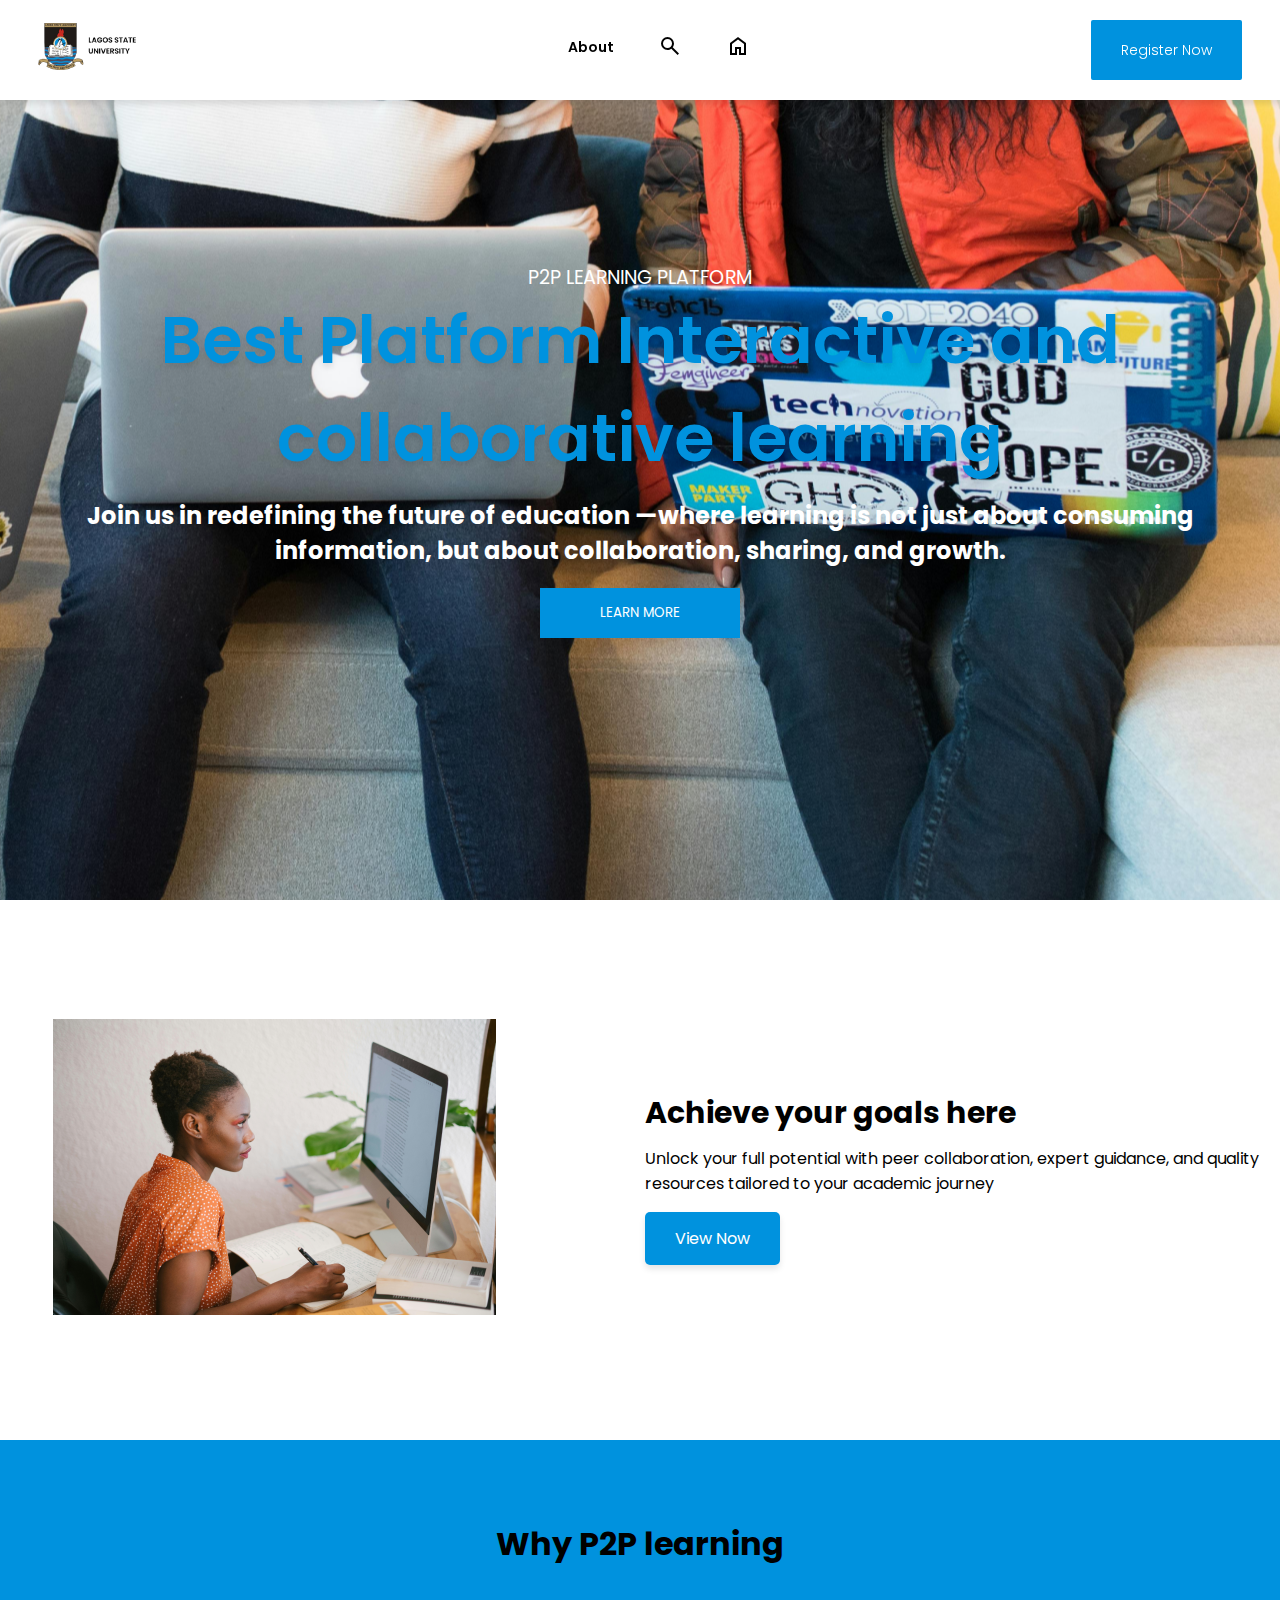
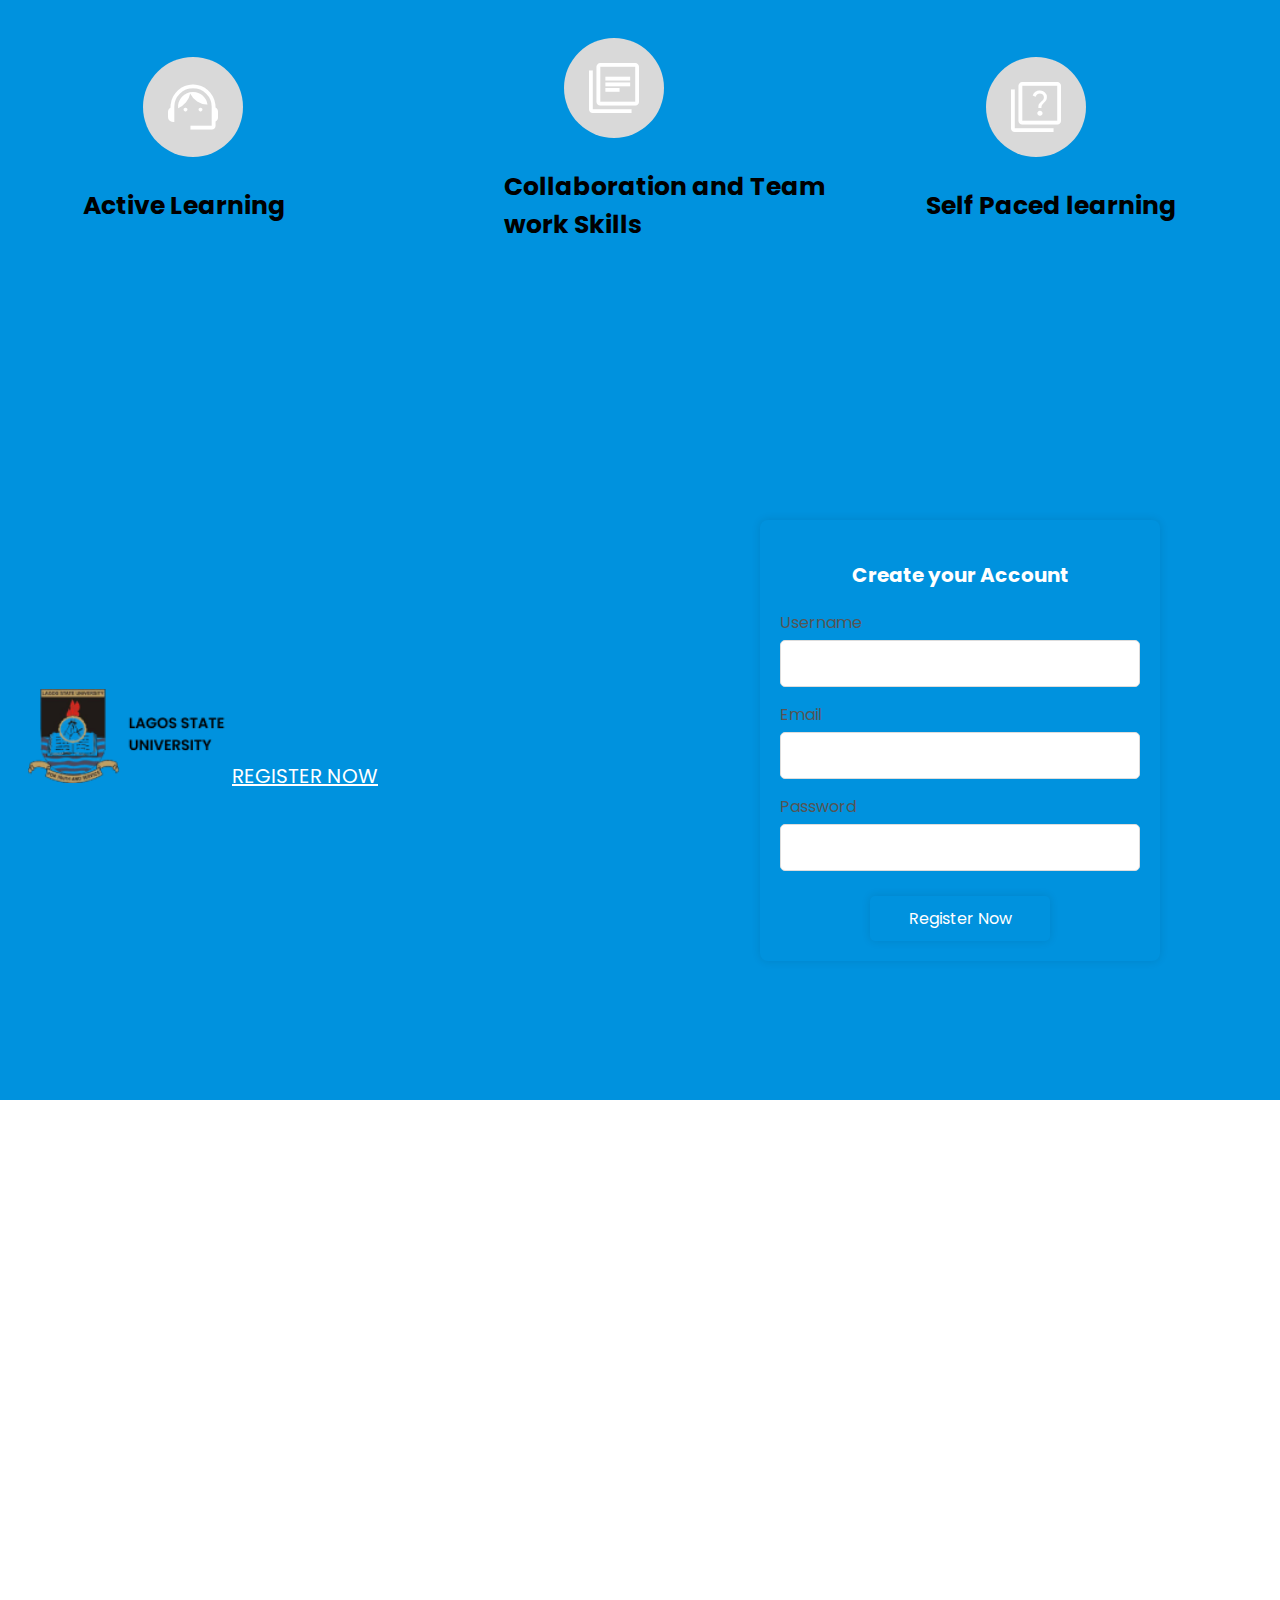
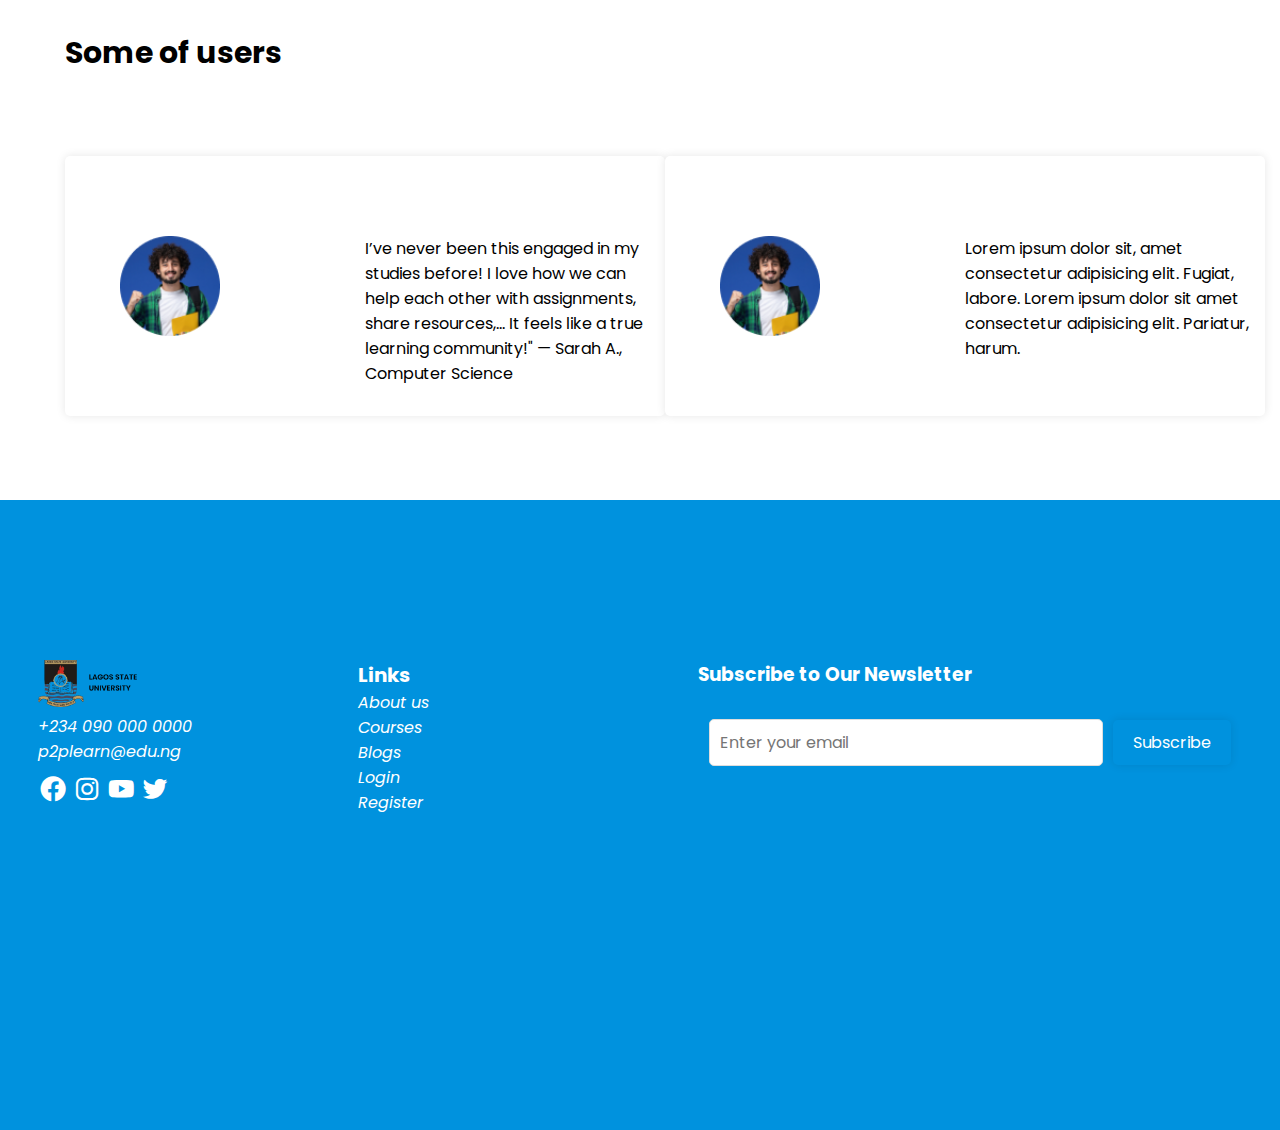
==== index.html @ f94b90a8 "Initial commit" ====
<!DOCTYPE html>
<html lang="en">
<head>
    <meta charset="UTF-8">
    <meta name="viewport" content="width=device-width, initial-scale=1.0">
    <title>E-Learning System</title>

    <link rel="stylesheet" type="text/css" href="index.css">

    <link rel="stylesheet" href="https://unpkg.com/boxicons@latest/css/boxicons.min.css">

    <link rel="preconnect" href="https://fonts.googleapis.com">
    <link rel="preconnect" href="https://fonts.gstatic.com" crossorigin>
    <link href="https://fonts.googleapis.com/css2?family=Poppins:ital,wght@0,100;0,600;1,100;1,200;1,300;1,400;1,500;1,700;1,900&display=swap" rel="stylesheet">

    <link rel="stylesheet" href="https://fonts.googleapis.com/css2?family=Material+Symbols+Outlined:opsz,wght,FILL,GRAD@20..48,100..700,0..1,-50..200" />

</head>
<body>
         
    <header>
        <a href="#" class="logo">
            <img src="img/Group 25.png">
        </a>

            <ul class="navbar">
                <li><a href="#courses"></a></li>
                <li><a href="#tutors"></a></li>
                <li><a href="#">About</a></li>

                <li><a href="#home">
                    <span class="material-symbols-outlined">
                        search
                        </span>
                </a></li>

                <li><a href="#home">
                    <span class="material-symbols-outlined">
                        home
                        </span>
                </a></li>
            </ul>

        <div class="button">
            <a href="register.php">Register Now</a>
        </div>
    </header>

    <section class="background-section">
      
        <div class="home">

            <div class="home-text">
                <p>P2P LEARNING PLATFORM</p>
                 <h1>Best Platform Interactive and collaborative learning</h1>
                 <h2>Join us in redefining the future of education
                    —where learning is not just about consuming information,
                     but about collaboration, sharing, and growth.
                 </h2>
                
            </div>

            <div class="home-search">
                    <button class="search-button">LEARN MORE</button>
            </div>
        </div>

   </section>

   <section class="about">
        <div class="image">
            <img src="img/pexels-rethaferguson-3059748.png">
        </div>

        <div class="about-content">
            <h3>Achieve your goals here</h3>
            <p>Unlock your full potential with peer collaboration,
                 expert guidance, and quality resources tailored to your academic journey</p>
            <div class="about-button">
                <a href="#">View Now</a>
            </div>
        </div>
   </section>

   <section class="next-about">
        <div class="next-title">
            <h3>Why P2P learning</h3>
        </div>

        <div class="next-content">
            <div class="next-box">
                <span class="material-symbols-outlined">
                    support_agent
                    </span>
                <h4>Active Learning</h4>
            </div>

            <div class="next-box">
                 <span class="material-symbols-outlined">
                        library_books
                        </span>
                <h4>Collaboration and Team work Skills</h4>
            </div>

            
            <div class="next-box">
                <span class="material-symbols-outlined">
                    quiz
                    </span>
               <h4>Self Paced learning</h4>
            </div>
        </div>

   </section>

   <section class="register">

        <div class="content-container">
            <img src="img/Group 25.png">
        
                <a href="#">REGISTER NOW</a>
        </div>

        <div class="register-container">
            <h3>Create your Account</h3>
        <form action="#" method="post">
            <div class="input-box">
                <label for="username">Username</label>
                <input type="text" id="username" name="username" required>
            </div>
            <div class="input-box">
                <label for="email">Email</label>
                <input type="email" id="email" name="email" required>
            </div>
            <div class="input-box">
                <label for="password">Password</label>
                <input type="password" id="password" name="password" required>
            </div>
            <button type="submit" class="register-btn">Register Now</button>
        </form>
    </div>
   </section>

   <section class="testimonies">
    <div class="testimonies-header">
        <h3>Some of users</h3>
        <p></p>
    </div>

<div class="testimonies-container">
    <div class="testimonies-row">
        <div class="image">
            <img src="img/Group 13.png">
        </div>
        <div class="testimonies-content">
        <p>I’ve never been this engaged in my studies before! 
             I love how we can help each other with assignments, share resources,...
             It feels like a true learning community!"
            — Sarah A., Computer Science </div>
    </div>

    <div class="testimonies-row">
        <div class="image">
            <img src="img/Group 13.png">
        </div>
        <div class="testimonies-content">
        <p>Lorem ipsum dolor sit, amet consectetur adipisicing elit. Fugiat, labore. Lorem ipsum dolor sit amet consectetur adipisicing elit. Pariatur, harum.</p>
        </div>
    </div>  
</div>
</section>


   <footer class="footer">
        
    <div class="main-contact">
        <div class="contact-content">
            <img src="img/Group 25.png">
            <li><a href="#">+234 090 000 0000</a></li>
            <li><a href="#">p2plearn@edu.ng</a></li>
              <div class="icons">
                  <i class='bx bxl-facebook-circle'></i>
                  <i class='bx bxl-instagram' ></i>
                  <i class='bx bxl-youtube' ></i>
                  <i class='bx bxl-twitter' ></i>
             </div>
        </div>

        <div class="company-links">
            <h2>Links</h2>
            <li><a href="#">About us</a></li>
            <li><a href="#">Courses</a></li>
            <li><a href="#">Blogs</a></li>
            <li><a href="#">Login</a></li>
            <li><a href="#">Register</a></li>
        </div>

        <div class="subscribe">
            <h3>Subscribe to Our Newsletter</h3>
            <div class="form">
                <input type="email" placeholder="Enter your email" required>
                <button type="submit">Subscribe</button>
            </div>
        </div>
    </div>
   </footer>

    <script src="script.js"></script>
</body>
</html>
---- index.css ----
@import url('https://fonts.googleapis.com/css2?family=Poppins:ital,wght@0,100;0,200;0,300;0,400;0,500;0,600;0,700;0,800;0,900;1,100;1,200;1,300;1,400;1,500;1,600;1,700;1,800;1,900&display=swap');


::-webkit-scrollbar {
    width: 12px; 
}

::-webkit-scrollbar-track {
    background: #f1f1f1; 
} 

::-webkit-scrollbar-thumb {
    background-color: var(--big-color); 
    border-radius: 6px; 
    border: 3px solid #f1f1f1; 
}

::-webkit-scrollbar-thumb:hover {
    background-color: var(--text-color); 
}


* {
    padding: 0;
    margin: 0;
    box-sizing: border-box;
    font-family: "Poppins", sans-serif;
    list-style: none;
    text-decoration: none;
    scroll-behavior: smooth;
}

:root {
    --big-color: #0092DE;
    --text-color: #000000;
    --second-color: #ffffff;
    --main-color: #D9D9D9;
    --big-font: 3.8rem;
    --h2-font: 2.6rem;
    --p-font: 1.1rem;
}

body {
    background: var(--second-color);
    color: var(--text-color);
}

header {
    position: fixed;
    width: 100%;
    top: 0;
    right: 0;
    z-index: 1000;
    display: flex;
    align-items: center;
    justify-content: space-between;
    background: var(--second-color);
    box-shadow: 0px 4px 6px rgba(0, 0, 0, 0.1);
    padding: 23px 3%;
    transition: all .40s ease;
}

.logo img {
    height: auto;
    width: 100px;
    max-width: 100%;
}

.navbar {
    display: flex;
}

.navbar li a {
    color: var(--text-color);
    font-weight: 600;
    font-size: 14px;
    padding: 10px 22px;
    transition: all .40s ease;
}

.navbar li a:hover {
    color: var(--main-color);
}

.button a {
    color: var(--second-color);
    background: var(--big-color);
    padding: 20px 30px;
    border: none;
    border-radius: 2px;
    font-size: 14px;
    font-weight: 300;
    cursor: pointer;
}

.button a:hover {
    color: var(--second-color);
    background: var(--text-color);
    transition: all .4s ease;
}

.background-section {
    position: relative;
    width: 100%;
    height: 100vh;
    background-image: url('img/pexels-divinetechygirl-1181233.png');
    background-size: cover;
    background-position: center;
    display: flex;
    justify-content: center;
    align-items: center;
    color: white;
    text-align: center;
}

.home {
    padding: 20px;
    text-align: center;
    justify-content: center;
}

.home-text {
    text-align: center; 
    margin-bottom: 20px; 
}

.home-text h1 {
    font-size: 65px;
    margin-bottom: 10px;
    font-weight: 600;
    color: var(--big-color);
    text-shadow: 0px 4px 6px rgba(0, 0, 0, 0.1);
}

.home-text p {
    font-weight: 400;
    font-size: 1.2em;
    color: var(--second-color);
}


.home-search {
    display: flex;
    justify-content: center;
    align-items: center;
}

.search-input {
    padding: 15px 60px;
    font-size: 12px;
    text-align: left;
    margin-right: 1px;
    border: 1px solid #ccc;
    box-shadow: 0px 4px 6px rgba(0, 0, 0, 0.1);
    outline: none;
}

.search-button {
    padding: 15px 60px;
    background-color: var(--big-color); 
    color: white;
    border: none;
    cursor: pointer;
}

.search-button i {
    font-size: 12px;
}

.search-button:hover {
    background: var(--second-color);
    color: var(--big-color);
}

.about {
    padding: 80px 13px;
    position: relative;
    height: 60vh;
    width: 100%;
    background: var(--second-color);
    display: grid;
    grid-template-columns: repeat(2, 1fr);
    gap: 10px;
    align-items: center;
}
.image img {
    margin-left: 40px;
}
.about-content h3 {
    font-size: 30px;
    margin-bottom: 10px;
}
.about-content p {
    font-size: 16px;
    padding-bottom: 30px;
}
.about-button a {
    padding: 15px 30px;
    background-color: var(--big-color); 
    color: white;
    border: none;
    border-radius: 5px;
    cursor: pointer;
    box-shadow: 0px 4px 6px rgba(0, 0, 0, 0.1);
}

.about-button a:hover {
    color: var(--second-color);
    background: var(--text-color);
}

.next-about {
    padding: 80px 13px;
    position: relative;
    height: 60vh;
    width: 100%;
    background: var(--big-color);
    align-items: center;
}
.next-title {
    display: flex;
    justify-content: center; 
    align-items: center;

}
.next-title h3 {
   font-size: 32px;
}

.next-content {
    display: grid;
    grid-template-columns: repeat(3, 1fr);
    gap: 10px;
    align-items: center;
}

.next-content .next-box {
    padding-left: 70px;
    margin-top: 70px;
    justify-content: center;
    align-items: center;
}

.next-box .material-symbols-outlined {
    margin-left: 60px;
    justify-content: center;
    font-size: 60px;
    background: #D9D9D9;
    border-radius: 50px;
    padding: 20px;
    align-items: center;
    color: var(--second-color);
}

.next-box h4 {
    font-size: 25px;
    margin-top: 30px;
}
.course {
    padding: 50px 13px;
    position: relative;
    width: 100%;
    align-items: center;
}

.course-title {
    padding: 60px 15px;
    margin-left: 15px;
}
.course-title h3 {
    font-size: 50px;
}
.course-title p {
    font-size: 16px;
    color: #D9D9D9;
}


.course-content {
    padding: 20px 12px;
    display: grid;
    grid-template-columns: repeat(3, 1fr);
    gap: 1fr;
    align-items: center;
}
.course-content .row {
    width: 350px;
    height: 430px;
    border-radius: 10px;
    margin-left: 30px;
    color: var(--big-color);
    background: url(img/Group\ 29.png);
    margin-bottom: 10px;
    box-shadow: 0px 4px 6px rgba(0, 0, 0, 0.1);
}
.row .content-header {
    padding-top: 250px;
    padding-left: 20px;
}
.row .content-header h4 {
    color: #000000;
    font-size: 20px;
}
.row .content-header p {
    color: #fff;
    font-size: 16px;
}
.content-bottom {
    padding-top: 20px;
    display: grid;
    grid-template-columns: repeat(3, 1fr);
    gap: 1fr;
}
.content-bottom img {
    padding-left: 10px;
}
.content-bottom h3 {
    padding-top: 5px;
    color: #000;
}
.content-bottom a {
    width: 100px;
    height: 50px;
    padding: 15px;
    margin-left: 5px;
    background-color: var(--big-color); 
    color: white;
    border: none;
    border-radius: 5px;
    font-size: 10px;
    text-align: center;
    cursor: pointer;
    box-shadow: 0px 4px 6px rgba(0, 0, 0, 0.1);   
}

.content-bottom a:hover {
    color: var(--main-color);
    background: var(--text-color);
}
.register {
    padding: 50px 13px;
    position: relative;
    width: 100%;
    height: 80vh;
    background: var(--big-color);
    align-items: center;
    display: grid;
    grid-template-columns: repeat(2, 1fr);
    gap: 1fr;
}

.content-container {
    padding: 80px 15px;
}

.content-container img {
    width: 200px;
}
.content-container h3 {
    font-size: 40px;
    padding-top: 30px;
    color: #fff;    
}
.content-container a {
    font-size: 20px;
    color: #fff;
    text-decoration: underline;
    margin-top: 50px;
}
.register-container {
    margin-left: 120px;
    background-color: transparent;
    padding: 20px;
    border-radius: 8px;
    box-shadow: 0 0 10px rgba(0, 0, 0, 0.1);
    width: 400px;
    text-align: center;
}


.register-container h3 {
    margin-top: 20px;
    margin-bottom: 20px;
    color: #fff;
    font-size: 20px;
}
.input-box {
    margin-bottom: 15px;
    text-align: left;
}

.input-box label {
    display: block;
    margin-bottom: 5px;
    color: #555;
}

.input-box input {
    width: 100%;
    padding: 10px;
    border: 1px solid #ddd;
    border-radius: 5px;
    font-size: 16px;
}

.input-box input:focus {
    outline: none;
    border-color: #007bff;
}

.register-btn {
    width: 50%;
    padding: 10px;
    background-color: #0092DE;
    border: none;
    border-radius: 5px;
    color: white;
    font-size: 16px;
    cursor: pointer;
    margin-top: 10px;
    box-shadow: 0 0 10px rgba(0, 0, 0, 0.1);
}

.register-btn:hover {
    background-color: var(--text-color);
}


.tutors {
    padding: 80px 15px;
    width: 100%;
    height: 100vh; 
    justify-content: center;
    align-items: center;
}
.tutor-title {
    padding: 30px 15px;
    margin-left: 30px;
}

.tutor-title h3 {
    font-size: 50px;
}
.tutor-title p {
    font-size: 16px;
    color: #D9D9D9;
}
.tutor-container  {
    padding: 20px 12px;
    display: grid;
    grid-template-columns: repeat(3, 1fr);
    gap: 1fr;
    align-items: center;
}
.tutor-container .row {
    border-radius: 10px;
    margin-left: 30px;
    margin-bottom: 30px;
}
.tutor-container .row img {
    width: 350px;
    height: 430px;
}

.testimonies {
    padding: 500px 20px;
    width: 100%;
    height: 100vh;
}

.testimonies-header {
    padding: 30px 15px;
    margin-left: 30px;
}

.testimonies-header h3 {
    font-size: 30px;
}
.testimonies-header p{
    font-size: 16px;
    color: #D9D9D9;
}
.testimonies-container {
    padding: 50px 15px;
    margin-left: 30px;
    display: grid;
    grid-template-columns: repeat(2, 1fr);
    gap: 1fr;   
}
.testimonies-row {
    padding: 80px 15px;
    width: 600px;
    height: 260px;
    background: #fff;
    display: grid;
    grid-template-columns: repeat(2, 1fr);
    border-radius: 5px;
    box-shadow: 0 0 10px rgba(0, 0, 0, 0.1);
}

.testimonies-row .image img {
    width: 100px; 
    height: 100px;
}

.testimonies-content p {
    font-size: 16px;
}

.footer {
    padding: 80px 15px;
    width: 100%;
    height: 70vh;
    background: var(--big-color);

}
.footer .main-contact {
    padding: 80px 13px;
    display: grid;
    grid-template-columns: repeat(auto-fit, minmax(200px, auto));
    gap: 2rem;
}

.contact-content {
    padding-left: 10px;
}

.contact-content img {
    width: 35%;
}

.contact-content li a {
    margin-top: 10px;
    font-size: 16px;
    font-style: italic;
    color: #fff;
}
.contact-content .icons i {
    padding-top: 10px;
    font-size: 30px;
    color: #fff;
}
.company-links h2 {
    font-size: 20px;
    color: #fff;
}
.company-links li a {
    font-size: 16px;
    font-style: italic;
    color: #fff;
}
.subscribe h3 {
    padding-bottom: 30px;
    margin-left: 10px;
    color: #fff;
}

.form {
    display: flex;
    justify-content: center;
    align-items: center;
    gap: 10px;
}

.form input[type="email"] {
    padding: 10px;
    border: 1px solid #ddd;
    border-radius: 5px;
    width: 70%;
    font-size: 16px;
}

.fprm input[type="email"]:focus {
    outline: none;
    border-color: #007bff;
}

.form button {
    padding: 10px 20px;
    background-color: #0092DE;
    border: none;
    border-radius: 5px;
    color: #fff;
    font-size: 16px;
    cursor: pointer;
    transition: background-color 0.3s ease;
    box-shadow: 0 0 10px rgba(0, 0, 0, 0.1);
}

.form button:hover {
    background-color: #000;
}
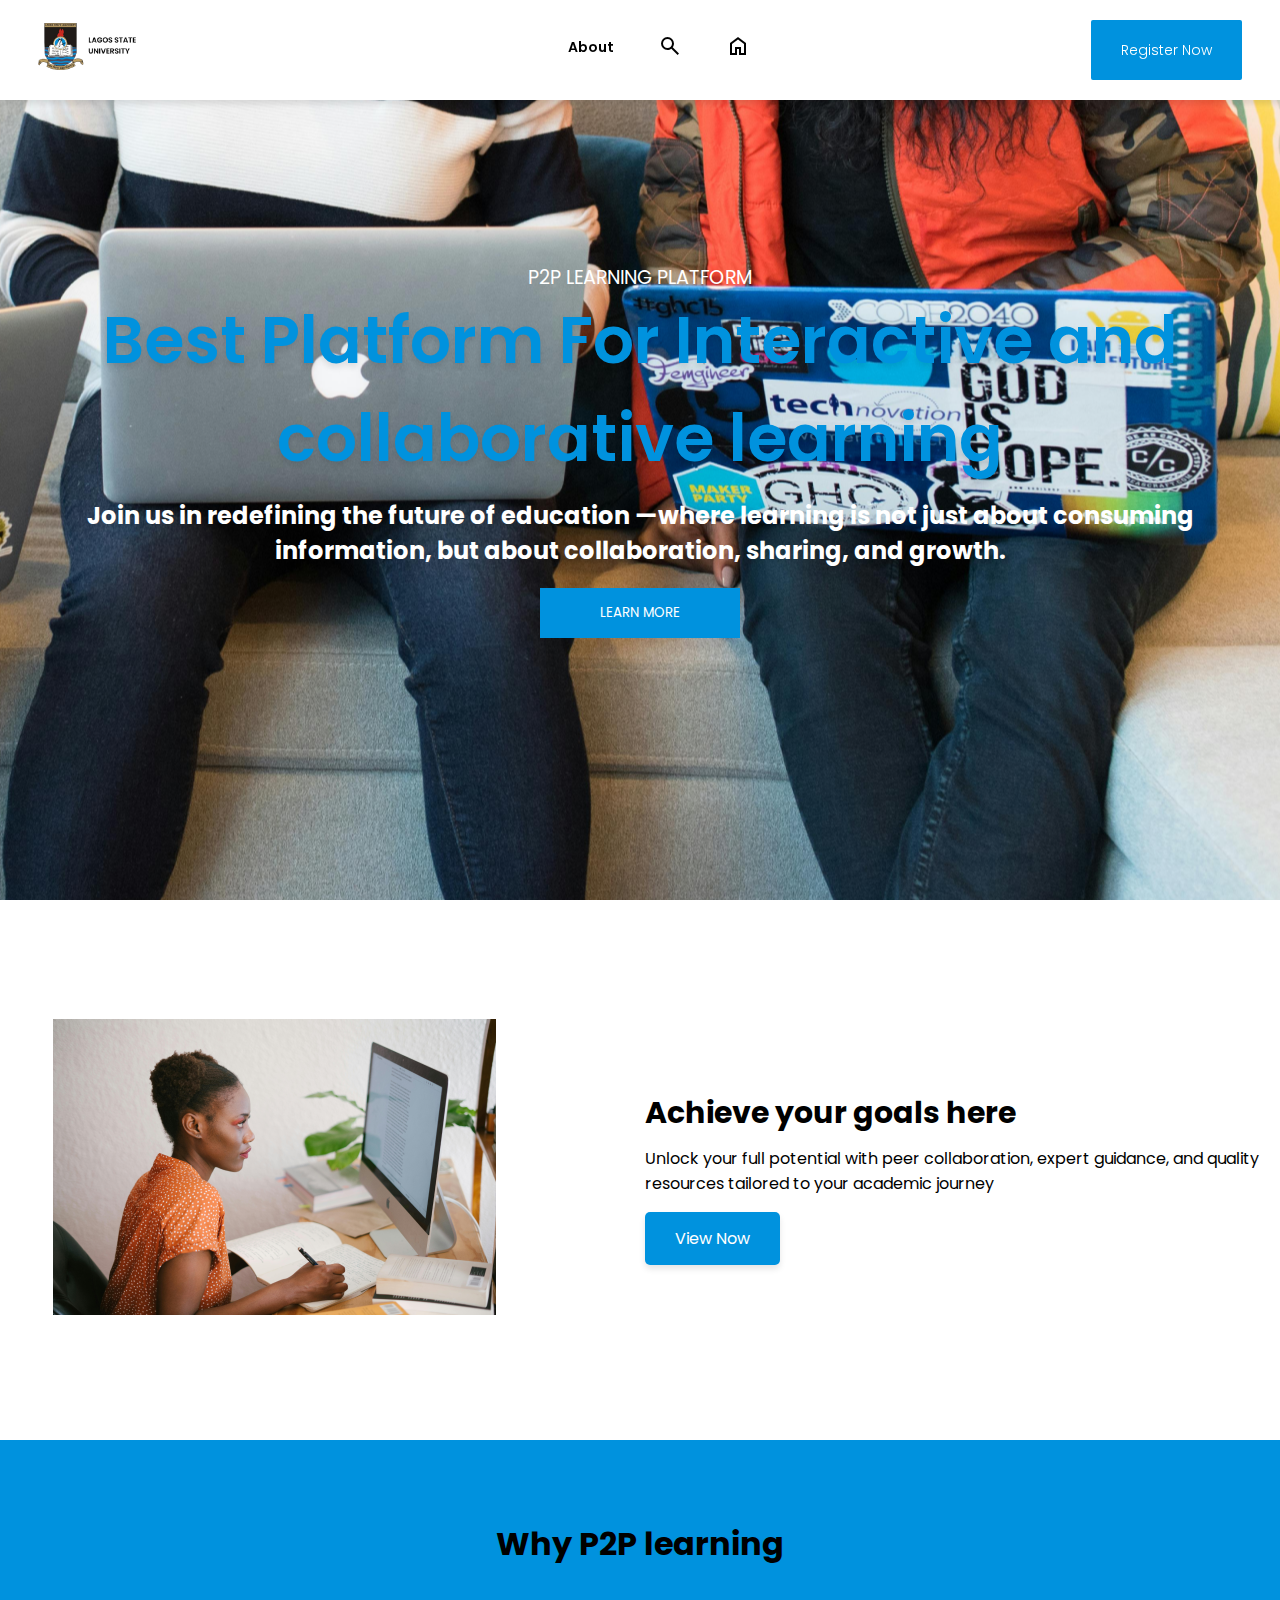
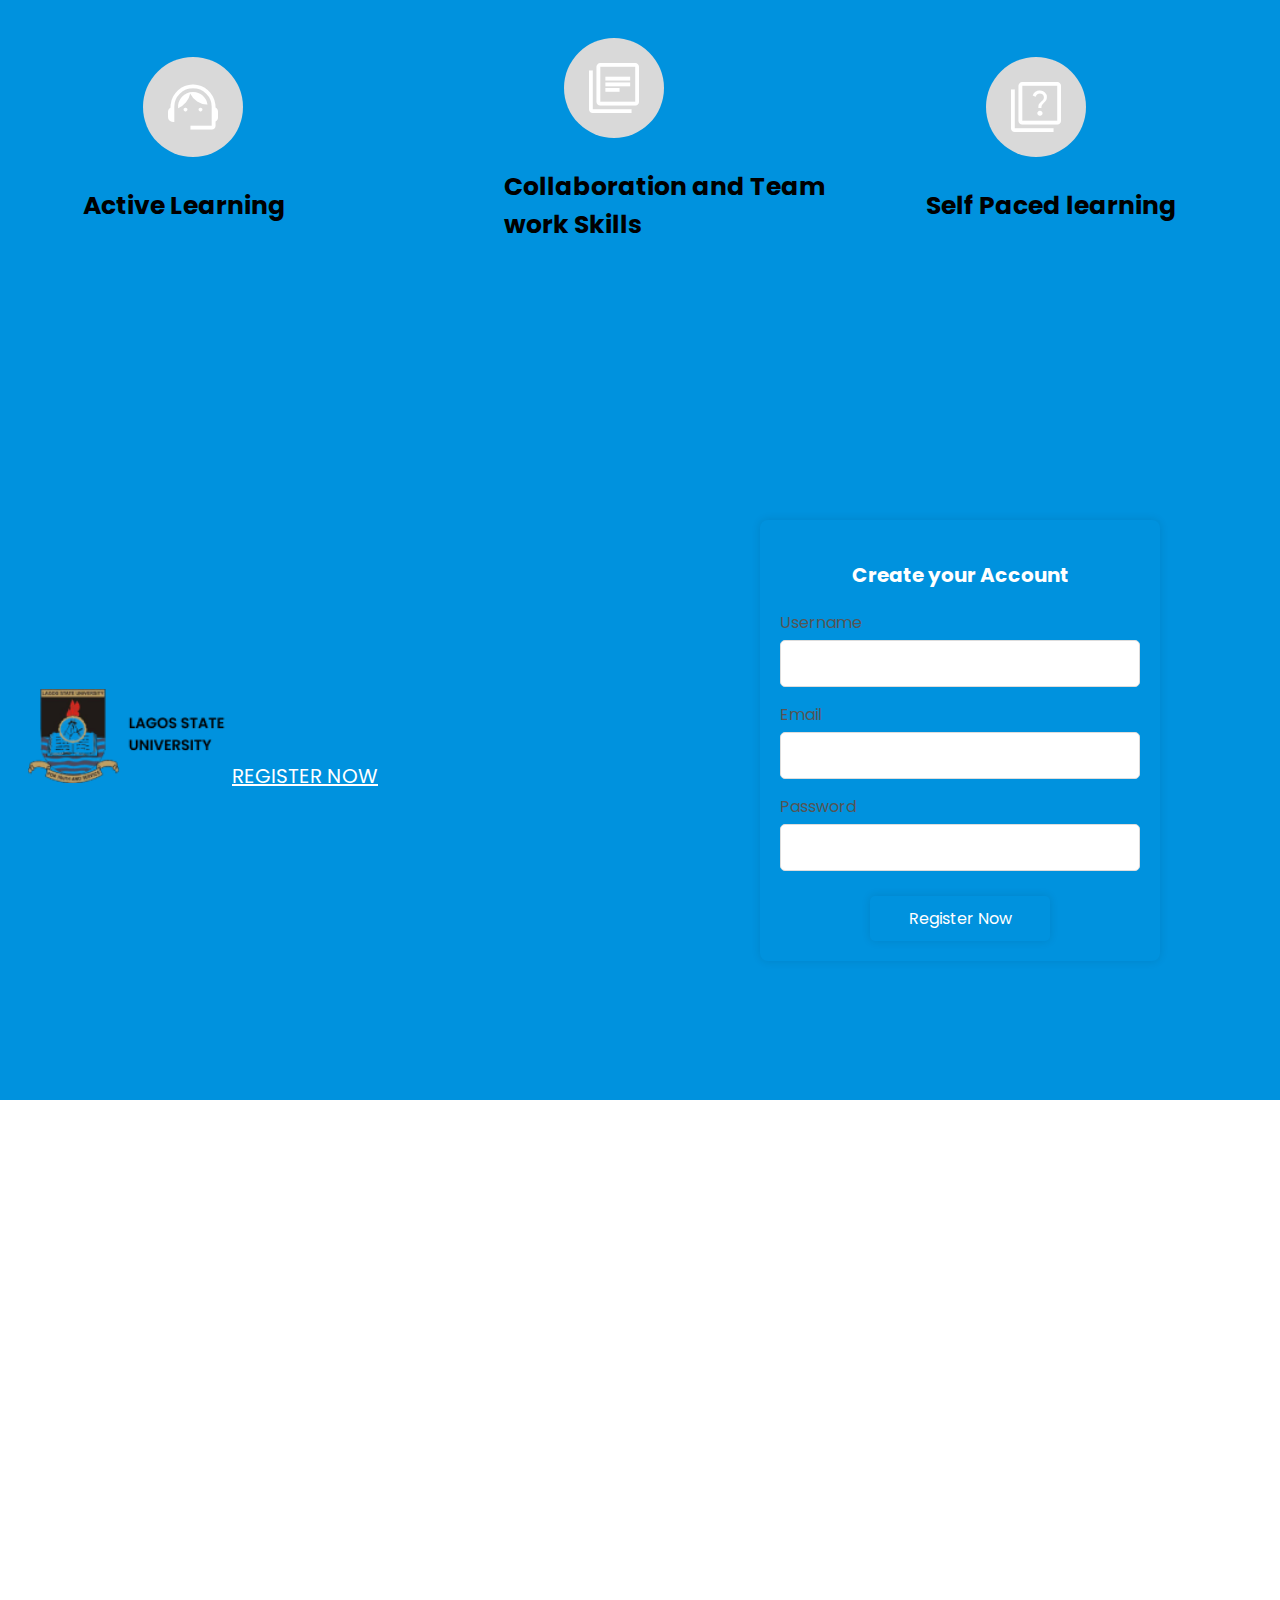
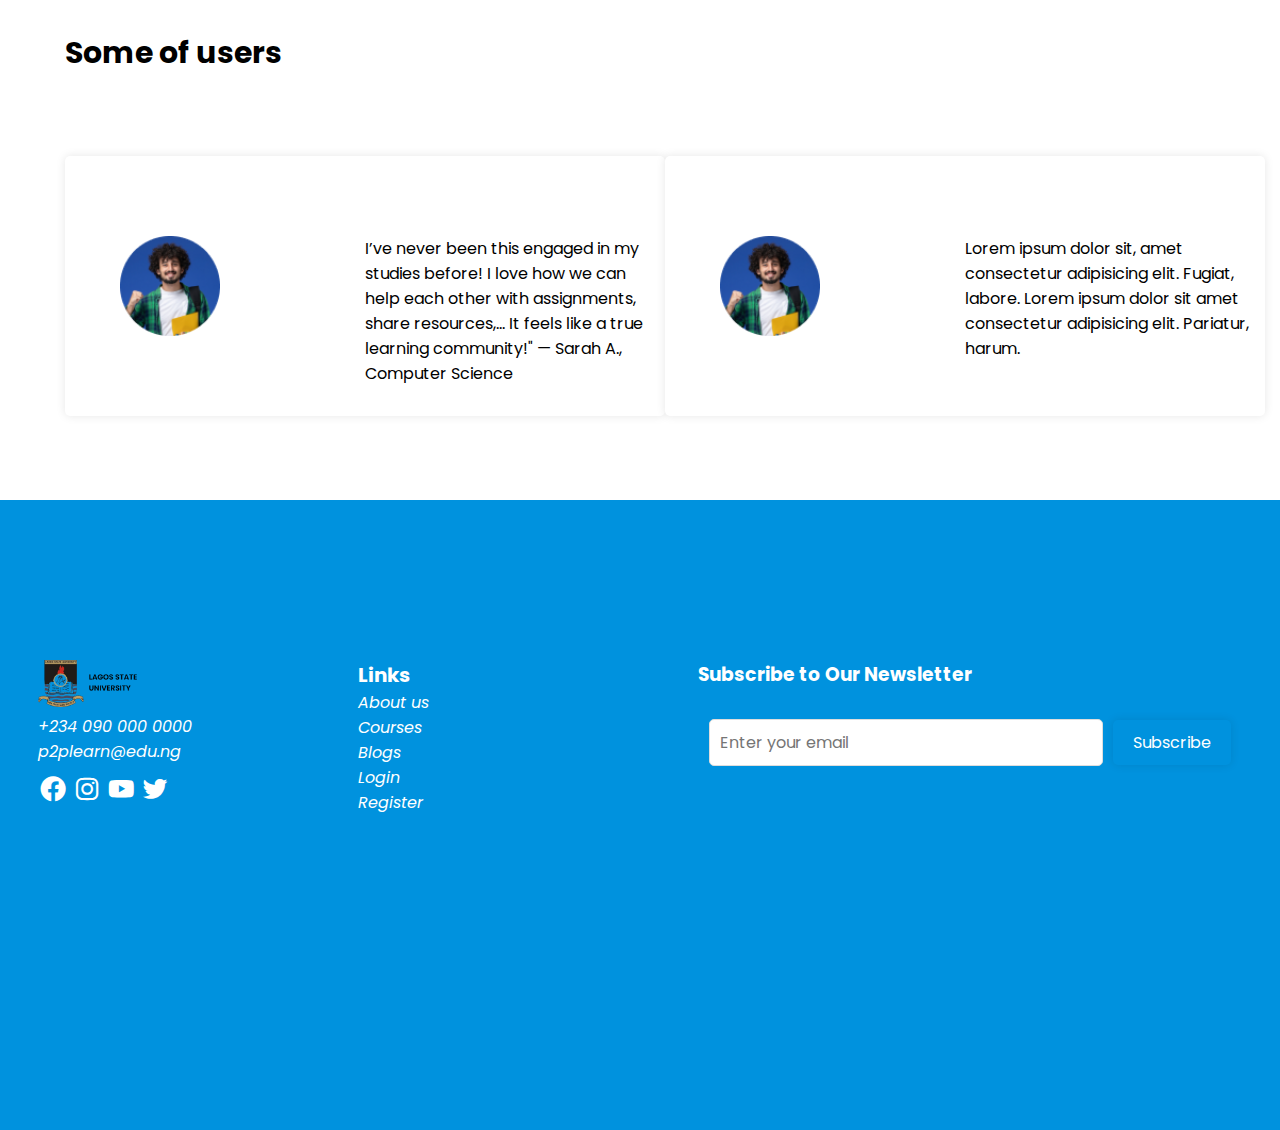
==== commit 6d4cd3a0: "change" ====
--- a/index.html
+++ b/index.html
@@ -52,7 +52,7 @@
 
             <div class="home-text">
                 <p>P2P LEARNING PLATFORM</p>
-                 <h1>Best Platform Interactive and collaborative learning</h1>
+                 <h1>Best Platform For Interactive and collaborative learning</h1>
                  <h2>Join us in redefining the future of education
                     —where learning is not just about consuming information,
                      but about collaboration, sharing, and growth.
